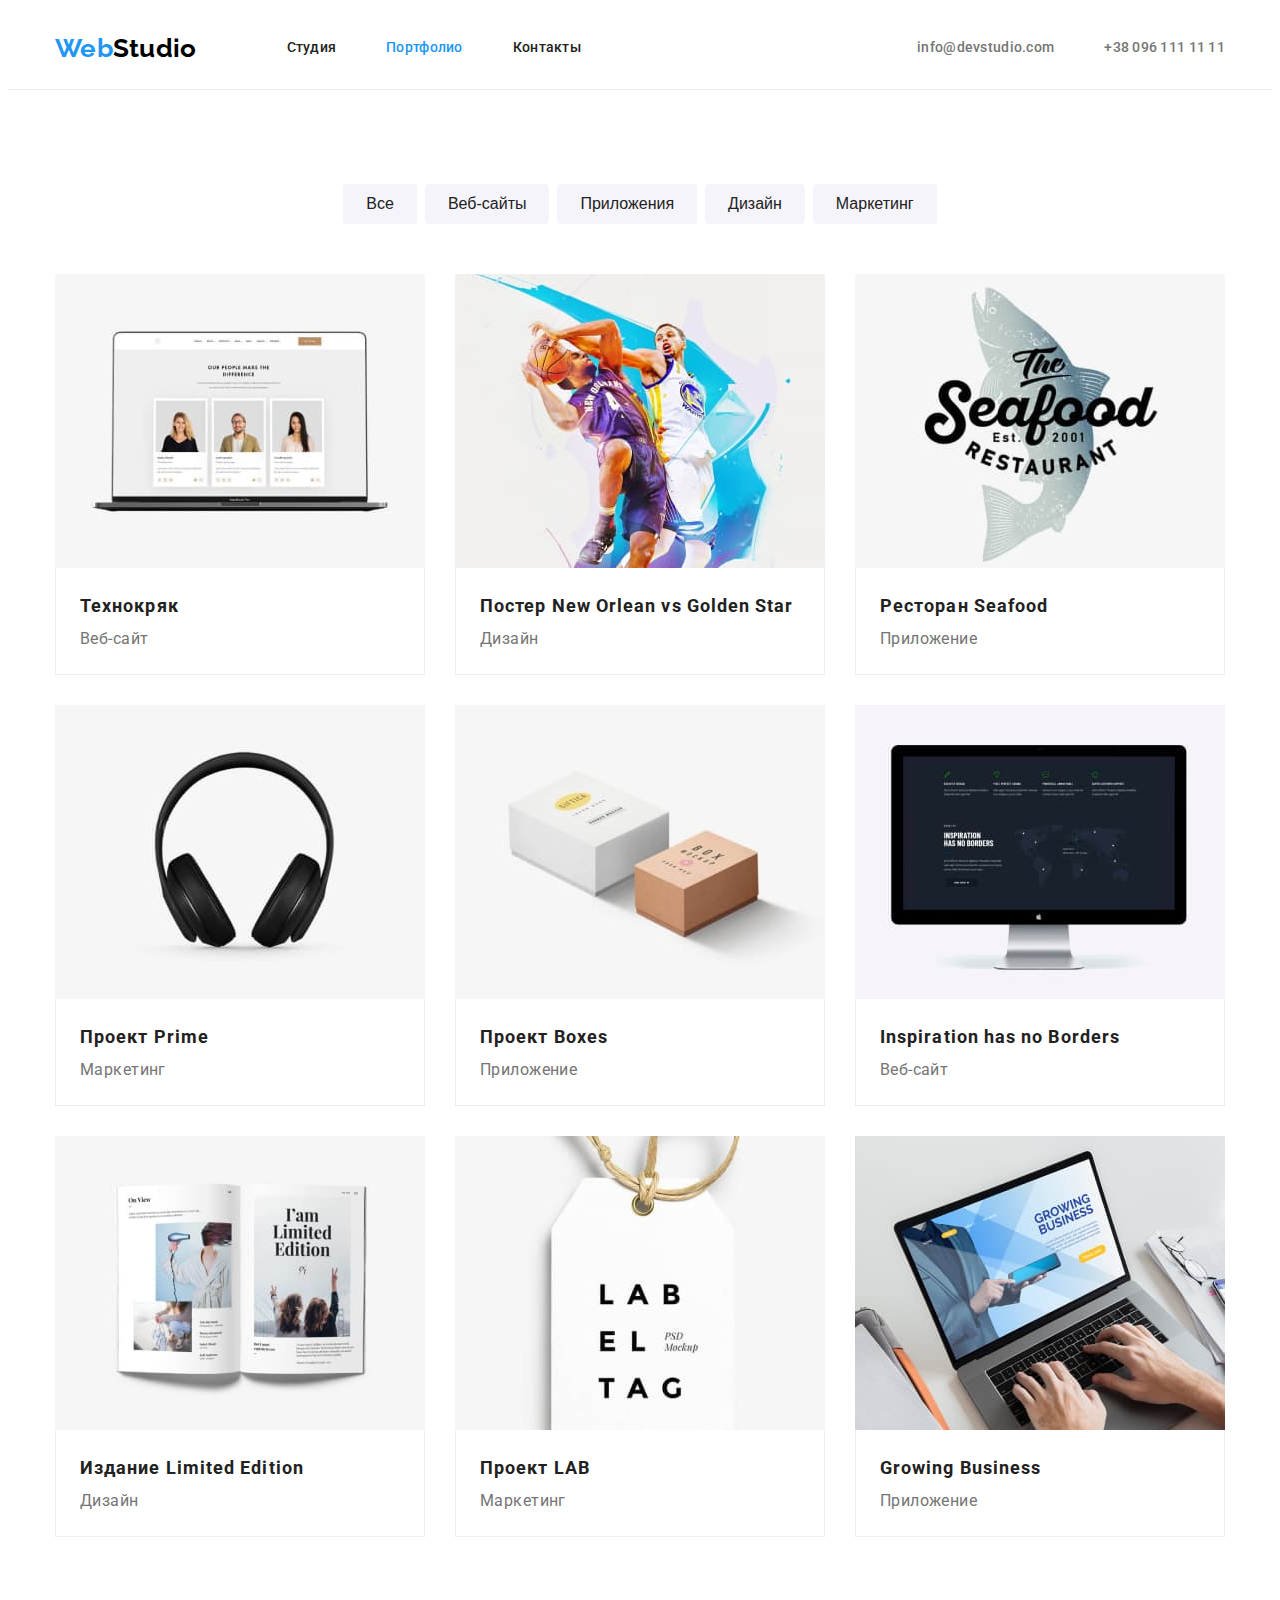
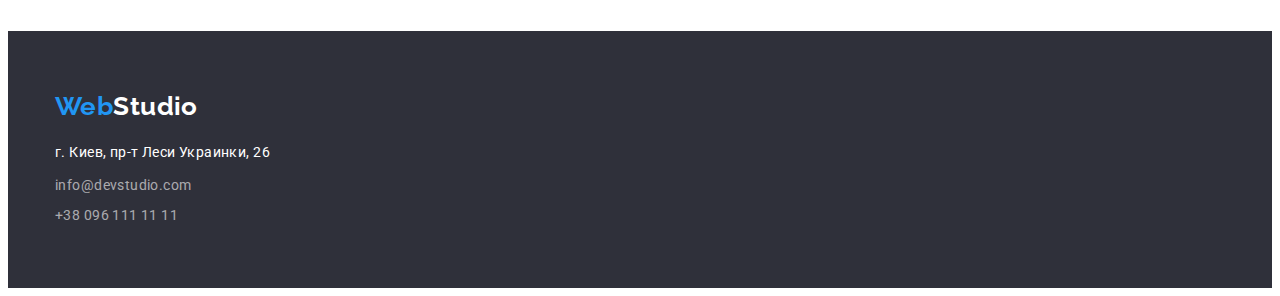
==== portfolio.html @ 8c5b4634 "initial commit" ====
<!DOCTYPE html>
<html lang="ru">
  <head>
    <meta charset="UTF-8" />
    <meta http-equiv="X-UA-Compatible" content="IE=edge" />
    <meta name="viewport" content="width=device-width, initial-scale=1.0" />
    <link rel="preconnect" href="https://fonts.gstatic.com" />
    <link
      href="https://fonts.googleapis.com/css2?family=Raleway:wght@700&family=Roboto:wght@400;500;700;900&display=swap"
      rel="stylesheet"
    />
    <link
      rel="stylesheet"
      href="https://cdnjs.cloudflare.com/ajax/libs/modern-normalize/1.0.0/modern-normalize.min.css"
      integrity="sha512-ISS7cAi1PEhQ8jnbJpJZMd29NlhNj4AWYyLOSp2CE/CsHxTCu+r+t0D2yoJudVrd0/8fTVPUVDzY5Tvli75u/g=="
      crossorigin="anonymous"
    />
    <link rel="stylesheet" href="./css/styles.css" />
    <title>WebStudio | Портфолио</title>
  </head>
  <body>
    <header class="header">
      <div class="container">
        <nav class="navigation">
          <a class="logo link" href="./"><span class="accent">Web</span>Studio</a>
          <ul class="list menu">
            <li class="menu-item"><a class="link" href="./index.html">Студия</a></li>
            <li class="menu-item"><a class="link current" href="./portfolio.html">Портфолио</a></li>
            <li class="menu-item"><a class="link" href="">Контакты</a></li>
          </ul>
        </nav>
        <ul class="list contacts">
          <li class="contacts-item">
            <a class="link" href="mailto:info@devstudio.com">info@devstudio.com</a>
          </li>
          <li class="contacts-item">
            <a class="link" href="tel:+380961111111">+38 096 111 11 11</a>
          </li>
        </ul>
      </div>
    </header>
    <main>
      <section class="section">
        <div class="container">
          <h1 class="title visually-hidden">Портфолио</h1>
          <ul class="list filter-list">
            <li class="filter-list-item"><button class="button" type="button">Все</button></li>
            <li class="filter-list-item"><button class="button" type="button">Веб-сайты</button></li>
            <li class="filter-list-item"><button class="button" type="button">Приложения</button></li>
            <li class="filter-list-item"><button class="button" type="button">Дизайн</button></li>
            <li class="filter-list-item"><button class="button" type="button">Маркетинг</button></li>
          </ul>
          <ul class="list flex-grid projects-list">
            <li class="flex-grid-item project-item">
              <img class="project-image" src="./images/portfolio/img-1.jpg" alt="ноутбук" />
              <div class="project-label">
                <h2 class="project-name title">Технокряк</h2>
                <p class="project-category">Веб-сайт</p>
              </div>
            </li>
            <li class="flex-grid-item project-item">
              <img class="project-image" src="./images/portfolio/img-2.jpg" alt="баскетболисты" width="370" />
              <div class="project-label">
                <h2 class="project-name title">Постер New Orlean vs Golden Star</h2>
                <p class="project-category">Дизайн</p>
              </div>
            </li>
            <li class="flex-grid-item project-item">
              <img class="project-image" src="./images/portfolio/img-3.jpg" alt="лого ресторана" width="370" />
              <div class="project-label">
                <h2 class="project-name title">Ресторан Seafood</h2>
                <p class="project-category">Приложение</p>
              </div>
            </li>
            <li class="flex-grid-item project-item">
              <img class="project-image" src="./images/portfolio/img-4.jpg" alt="наушники" width="370" />
              <div class="project-label">
                <h2 class="project-name title">Проект Prime</h2>
                <p class="project-category">Маркетинг</p>
              </div>
            </li>
            <li class="flex-grid-item project-item">
              <img class="project-image" src="./images/portfolio/img-5.jpg" alt="коробки" width="370" />
              <div class="project-label">
                <h2 class="project-name title">Проект Boxes</h2>
                <p class="project-category">Приложение</p>
              </div>
            </li>
            <li class="flex-grid-item project-item">
              <img class="project-image" src="./images/portfolio/img-6.jpg" alt="монитор" width="370" />
              <div class="project-label">
                <h2 class="project-name title">Inspiration has no Borders</h2>
                <p class="project-category">Веб-сайт</p>
              </div>
            </li>
            <li class="flex-grid-item project-item">
              <img class="project-image" src="./images/portfolio/img-7.jpg" alt="книга" width="370" />
              <div class="project-label">
                <h2 class="project-name title">Издание Limited Edition</h2>
                <p class="project-category">Дизайн</p>
              </div>
            </li>
            <li class="flex-grid-item project-item">
              <img class="project-image" src="./images/portfolio/img-8.jpg" alt="бирка" width="370" />
              <div class="project-label">
                <h2 class="project-name title">Проект LAB</h2>
                <p class="project-category">Маркетинг</p>
              </div>
            </li>
            <li class="flex-grid-item project-item">
              <img class="project-image" src="./images/portfolio/img-9.jpg" alt="ноутбук" width="370" />
              <div class="project-label">
                <h2 class="project-name title">Growing Business</h2>
                <p class="project-category">Приложение</p>
              </div>
            </li>
          </ul>
        </div>
      </section>
    </main>
    <footer class="footer">
      <div class="container">
        <a class="logo link" href="./"><span class="accent">Web</span>Studio</a>
        <address class="address">
          <p class="address-item">г. Киев, пр-т Леси Украинки, 26</p>
          <ul class="list contacts">
            <li class="contacts-item">
              <a class="link" href="mailto:info@devstudio.com">info@devstudio.com</a>
            </li>
            <li class="contacts-item">
              <a class="link" href="tel:+380961111111">+38 096 111 11 11</a>
            </li>
          </ul>
        </address>
      </div>
    </footer>
  </body>
</html>
---- css/styles.css ----
:root {
  --accent-color: #2196f3;
  --logo-header-color: #000000;
  --title-text-color: #212121;
  --primary-text-color: #757575;
  --header-border-color: #ececec;
  --portfolio-border-color: #eeeeee;
  --primary-button-text-color: #ffffff;
  --footer-secondary-text-color: rgba(255, 255, 255, 0.6);
  --background-primary-color: #ffffff;
  --background-secondary-color: #f5f4fa;
  --background-dark-primary-text-color: #ffffff;
  --background-dark-color: #2f303a;
  --logo-font-family: 'Raleway', sans-serif;
  --primary-font-family: 'Roboto', sans-serif;
  --flex-grid-margin: 30px;
}

html {
  box-sizing: border-box;
}

*,
*::before,
*::after {
  box-sizing: inherit;
}

body {
  font-family: var(--primary-font-family);
  font-size: 14px;
  line-height: 1.71;
  letter-spacing: 0.03em;

  color: var(--primary-text-color);
  background-color: var(--background-primary-color);
}

h1,
h2,
h3,
h4,
h5,
h6,
p {
  margin: 0;
}

img {
  display: block;
  max-width: 100%;
  height: auto;
}

.container {
  width: 1200px;
  margin: 0 auto;
  padding-left: 15px;
  padding-right: 15px;
}

.visually-hidden {
  position: absolute !important;
  clip: rect(1px, 1px, 1px, 1px);
  padding: 0 !important;
  border: 0 !important;
  height: 1px !important;
  width: 1px !important;
  overflow: hidden;
}

.title {
  margin: 0;
  padding: 0;
  font-size: inherit;
  color: var(--title-text-color);
}

.button {
  font-size: 16px;
  line-height: 1.62;
  font-weight: 500;
  display: inline-block;
  text-align: center;
  padding: 6px 22px;
  border: 1px solid transparent;
  border-radius: 4px;
  color: var(--title-text-color);
  background-color: var(--background-secondary-color);
  cursor: pointer;
}

.button.primary,
.button:focus,
.button:hover {
  border-color: var(--accent-color);
  color: var(--primary-button-text-color);
  background-color: var(--accent-color);
}

.link {
  color: inherit;
  text-decoration: none;
}

.link:hover,
.link:focus {
  color: var(--accent-color);
}

.list {
  list-style: none;
  padding-left: 0;
  margin: 0;
}

.logo {
  font-family: var(--logo-font-family);
  font-weight: 700;
  font-size: 26px;
  line-height: 1.19;

  color: var(--logo-header-color);
}

.accent,
.current {
  color: var(--accent-color);
}

.flex-grid {
  display: flex;
  flex-wrap: wrap;
  margin-top: calc(-1 * var(--flex-grid-margin));
  margin-left: calc(-1 * var(--flex-grid-margin));
}

.flex-grid-item {
  margin-top: var(--flex-grid-margin);
  margin-left: var(--flex-grid-margin);
}

.header {
  font-weight: 500;
  line-height: 1.14;
  letter-spacing: 0.02em;
  border-bottom: 1px solid var(--header-border-color);
}
.header > .container {
  display: flex;
  align-items: center;
  padding-top: 25px;
  padding-bottom: 25px;
}

.section {
  padding-top: 94px;
  padding-bottom: 94px;
}

.section-title {
  margin-bottom: 50px;
  font-size: 36px;
  line-height: 1.17;
  text-align: center;
}

.navigation {
  display: flex;
  margin-right: auto;
}

.navigation .logo {
  margin-right: 90px;
}
.menu {
  display: flex;
  align-items: center;
}

.menu-item:not(:last-child),
.header .contacts-item:not(:last-child) {
  margin-right: 50px;
}

.header .contacts {
  display: flex;
  align-items: center;
}

.logo.link:hover,
.logo.link:focus {
  color: inherit;
}
.navigation {
  color: var(--title-text-color);
}

.hero {
  padding-top: 200px;
  padding-bottom: 200px;
  text-align: center;
  background-color: var(--background-dark-color);
}

.hero .container {
  width: 700px;
}

.hero-title {
  margin-bottom: 30px;
  font-weight: 900;
  font-size: 44px;
  line-height: 1.36;
  letter-spacing: 0.06em;
  text-transform: uppercase;
  color: var(--background-dark-primary-text-color);
}

.hero-button {
  font-weight: 700;
  padding: 10px 32px;
  font-size: 16px;
  line-height: 1.87;
  letter-spacing: 0.06em;
}

.qualities.section {
  padding-bottom: 0;
}

.qualities-list-item {
  flex-basis: calc((100% - 4 * var(--flex-grid-margin)) / 4);
}

.qualities-list-item-title {
  margin-bottom: 10px;
  font-size: 14px;

  line-height: 1.14;
  letter-spacing: 0.03em;
  text-transform: uppercase;
}

.activities-list-item {
  flex-basis: calc((100% - 3 * var(--flex-grid-margin)) / 3);
}

.team {
  font-size: 16px;
  line-height: 1.19;
  text-align: center;
  background-color: var(--background-secondary-color);
}

.team-list-item {
  flex-basis: calc((100% - 4 * var(--flex-grid-margin)) / 4);
  background-color: var(--background-primary-color);
  border-radius: 0px 0px 4px 4px;
}
.person-label {
  padding-top: 30px;
  padding-bottom: 30px;
}
.person-name {
  font-weight: 500;
  margin-bottom: 10px;
}

.filter-list {
  display: flex;
  justify-content: center;
  margin-bottom: 50px;
  font-weight: 500;
  font-size: 16px;
  line-height: 1.62;
}

.filter-list-item:not(:last-child) {
  margin-right: 8px;
}

.project-label {
  padding: 20px 24px;
  border-right: 1px solid var(--portfolio-border-color);
  border-bottom: 1px solid var(--portfolio-border-color);
  border-left: 1px solid var(--portfolio-border-color);
}

.project-item {
  flex-basis: calc((100% - 3 * var(--flex-grid-margin)) / 3);
}

.project-name {
  font-size: 18px;
  line-height: 2;
  letter-spacing: 0.06em;
}

.project-category {
  font-size: 16px;
  line-height: 1.87;
}

.footer {
  padding-top: 60px;
  padding-bottom: 60px;
  color: var(--background-dark-primary-text-color);
  background-color: var(--background-dark-color);
}

.footer .logo.link {
  color: inherit;
  display: inline-block;
  margin-bottom: 20px;
}

.address {
  color: var(--footer-secondary-text-color);
  font-style: normal;
}

.address-item {
  color: var(--background-dark-primary-text-color);
  margin-bottom: 9px;
}

.footer .contacts-item:not(:last-child) {
  margin-bottom: 6px;
}
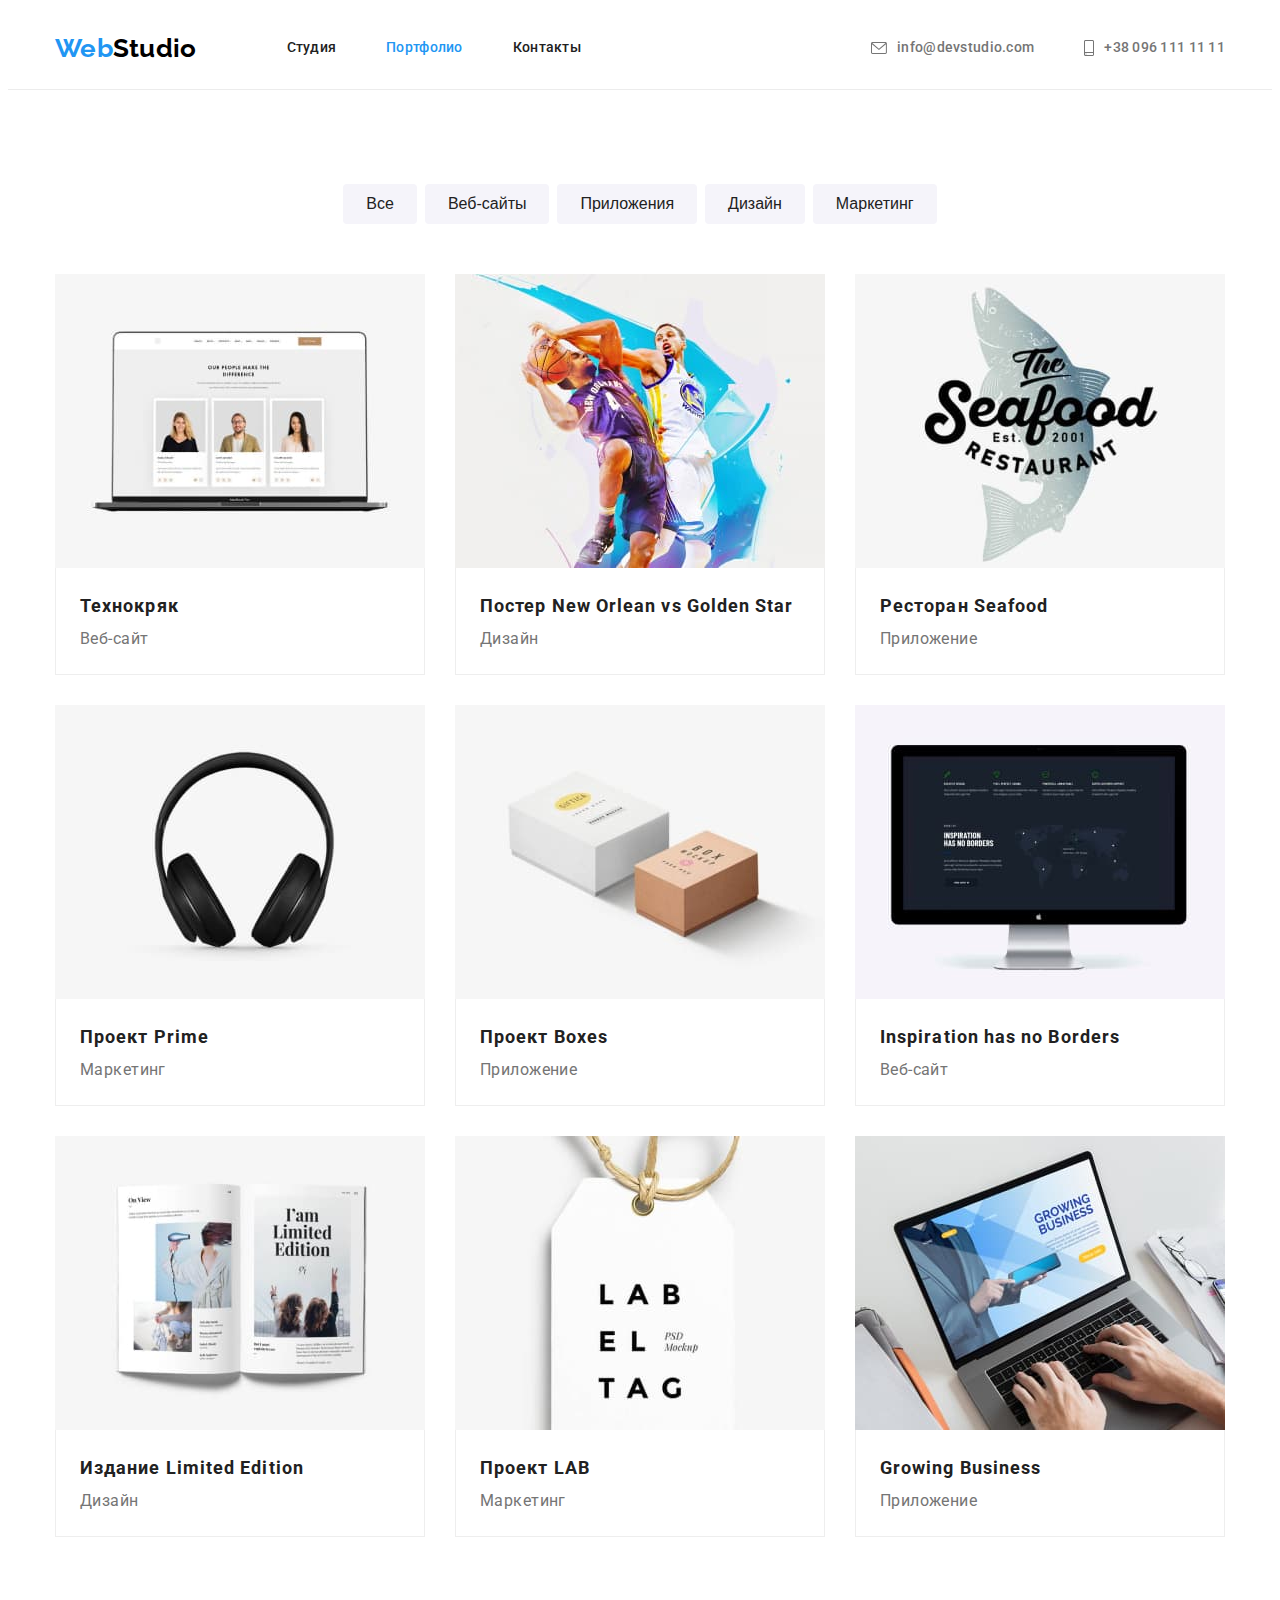
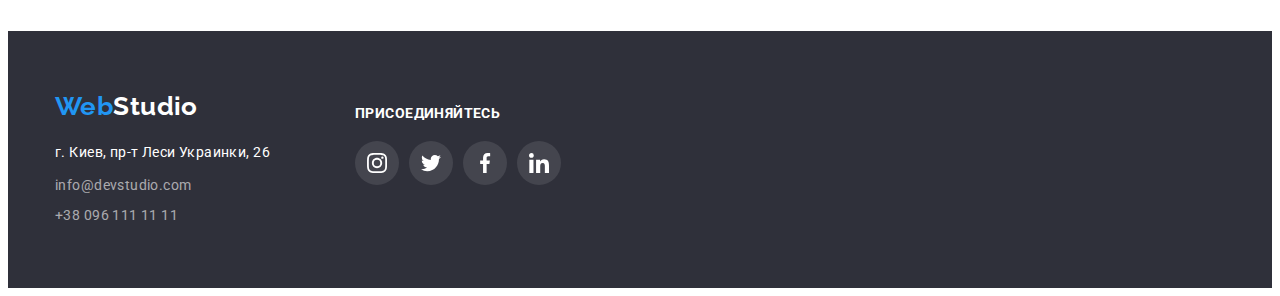
==== commit 47fd1fb4: "finished markup for svg" ====
--- a/portfolio.html
+++ b/portfolio.html
@@ -31,10 +31,20 @@
         </nav>
         <ul class="list contacts">
           <li class="contacts-item">
-            <a class="link" href="mailto:info@devstudio.com">info@devstudio.com</a>
+            <a class="link contacts-item-link" href="mailto:info@devstudio.com"
+              ><svg width="16" height="12" class="icon contacts-icon icon-envelope">
+                <use href="./images/icons/icons-bundle.svg#icon-envelope"></use>
+              </svg>
+              info@devstudio.com</a
+            >
           </li>
           <li class="contacts-item">
-            <a class="link" href="tel:+380961111111">+38 096 111 11 11</a>
+            <a class="link contacts-item-link" href="tel:+380961111111"
+              ><svg width="10" height="16" class="icon contacts-icon icon-smartphone">
+                <use href="./images/icons/icons-bundle.svg#icon-smartphone"></use>
+              </svg>
+              +38 096 111 11 11</a
+            >
           </li>
         </ul>
       </div>
@@ -119,19 +129,56 @@
       </section>
     </main>
     <footer class="footer">
-      <div class="container">
-        <a class="logo link" href="./"><span class="accent">Web</span>Studio</a>
-        <address class="address">
-          <p class="address-item">г. Киев, пр-т Леси Украинки, 26</p>
-          <ul class="list contacts">
-            <li class="contacts-item">
-              <a class="link" href="mailto:info@devstudio.com">info@devstudio.com</a>
-            </li>
-            <li class="contacts-item">
-              <a class="link" href="tel:+380961111111">+38 096 111 11 11</a>
-            </li>
-          </ul>
-        </address>
+      <div class="container footer-container">
+        <div class="address-container">
+          <a class="logo link" href="./"><span class="accent">Web</span>Studio</a>
+          <address class="address">
+            <p class="address-item">г. Киев, пр-т Леси Украинки, 26</p>
+            <ul class="list contacts">
+              <li class="contacts-item">
+                <a class="link" href="mailto:info@devstudio.com">info@devstudio.com</a>
+              </li>
+              <li class="contacts-item">
+                <a class="link" href="tel:+380961111111">+38 096 111 11 11</a>
+              </li>
+            </ul>
+          </address>
+        </div>
+        <div class="join-us-container">
+          <h2 class="join-us-header">присоединяйтесь</h2>
+          <div class="socials-container">
+            <ul class="list socials-list">
+              <li>
+                <a href="#" target="_blank" rel="noopener noreferer" class="link social-icon-link">
+                  <svg width="20" height="20" class="icon social-icon">
+                    <use href="./images/icons/icons-bundle.svg#icon-instagram"></use>
+                  </svg>
+                </a>
+              </li>
+              <li>
+                <a href="#" target="_blank" rel="noopener noreferer" class="link social-icon-link">
+                  <svg width="20" height="20" class="icon social-icon">
+                    <use href="./images/icons/icons-bundle.svg#icon-twitter"></use>
+                  </svg>
+                </a>
+              </li>
+              <li>
+                <a href="#" target="_blank" rel="noopener noreferer" class="link social-icon-link">
+                  <svg width="20" height="20" class="icon social-icon">
+                    <use href="./images/icons/icons-bundle.svg#icon-facebook"></use>
+                  </svg>
+                </a>
+              </li>
+              <li>
+                <a href="#" target="_blank" rel="noopener noreferer" class="link social-icon-link">
+                  <svg width="20" height="20" class="icon social-icon">
+                    <use href="./images/icons/icons-bundle.svg#icon-linkedin"></use>
+                  </svg>
+                </a>
+              </li>
+            </ul>
+          </div>
+        </div>
       </div>
     </footer>
   </body>
--- a/css/styles.css
+++ b/css/styles.css
@@ -4,9 +4,12 @@
   --title-text-color: #212121;
   --primary-text-color: #757575;
   --header-border-color: #ececec;
+  --primary-icon-color: #afb1b8;
+  --hero-overlay-background-color: rgba(47, 48, 58, 0.4);
   --portfolio-border-color: #eeeeee;
   --primary-button-text-color: #ffffff;
   --footer-secondary-text-color: rgba(255, 255, 255, 0.6);
+  --footer-icon-background-color: rgba(255, 255, 255, 0.1);
   --background-primary-color: #ffffff;
   --background-secondary-color: #f5f4fa;
   --background-dark-primary-text-color: #ffffff;
@@ -72,7 +75,6 @@
 .title {
   margin: 0;
   padding: 0;
-  font-size: inherit;
   color: var(--title-text-color);
 }
 
@@ -96,6 +98,7 @@
   border-color: var(--accent-color);
   color: var(--primary-button-text-color);
   background-color: var(--accent-color);
+  box-shadow: 0px 3px 1px rgba(0, 0, 0, 0.1), 0px 1px 2px rgba(0, 0, 0, 0.08), 0px 2px 2px rgba(0, 0, 0, 0.12);
 }
 
 .link {
@@ -178,6 +181,11 @@
   align-items: center;
 }
 
+.contacts-item-link {
+  display: flex;
+  align-items: center;
+}
+
 .menu-item:not(:last-child),
 .header .contacts-item:not(:last-child) {
   margin-right: 50px;
@@ -188,6 +196,11 @@
   align-items: center;
 }
 
+.contacts-icon {
+  --color3: currentColor;
+  margin-right: 10px;
+}
+
 .logo.link:hover,
 .logo.link:focus {
   color: inherit;
@@ -199,11 +212,23 @@
 .hero {
   padding-top: 200px;
   padding-bottom: 200px;
+  max-width: 1600px;
+  margin-left: auto;
+  margin-right: auto;
+
+  background-color: var(--background-dark-color);
+  background-image: linear-gradient(
+      to right,
+      var(--hero-overlay-background-color),
+      var(--hero-overlay-background-color)
+    ),
+    url('../images/hero-overlay.jpg');
+  background-repeat: no-repeat;
+  background-size: cover;
+}
+
+.hero .container {
   text-align: center;
-  background-color: var(--background-dark-color);
-}
-
-.hero .container {
   width: 700px;
 }
 
@@ -217,12 +242,13 @@
   color: var(--background-dark-primary-text-color);
 }
 
-.hero-button {
+.button.hero-button {
   font-weight: 700;
   padding: 10px 32px;
   font-size: 16px;
   line-height: 1.87;
   letter-spacing: 0.06em;
+  box-shadow: none;
 }
 
 .qualities.section {
@@ -240,6 +266,16 @@
   line-height: 1.14;
   letter-spacing: 0.03em;
   text-transform: uppercase;
+}
+
+.qualities-icon-container {
+  display: flex;
+  justify-content: center;
+  padding-top: 25px;
+  padding-bottom: 25px;
+  margin-bottom: 30px;
+  background-color: var(--background-secondary-color);
+  border-radius: 4px;
 }
 
 .activities-list-item {
@@ -256,6 +292,7 @@
 .team-list-item {
   flex-basis: calc((100% - 4 * var(--flex-grid-margin)) / 4);
   background-color: var(--background-primary-color);
+  box-shadow: 0px 1px 3px rgba(0, 0, 0, 0.12), 0px 1px 1px rgba(0, 0, 0, 0.14), 0px 2px 1px rgba(0, 0, 0, 0.2);
   border-radius: 0px 0px 4px 4px;
 }
 .person-label {
@@ -265,6 +302,40 @@
 .person-name {
   font-weight: 500;
   margin-bottom: 10px;
+}
+
+.person-position {
+  margin-bottom: 16px;
+}
+
+.person-socials-list {
+  display: flex;
+  justify-content: center;
+  margin-left: -10px;
+}
+
+.social-icon-link {
+  margin-left: 10px;
+  display: flex;
+  width: 44px;
+  height: 44px;
+  border-radius: 50%;
+  align-items: center;
+  justify-content: center;
+  color: var(--primary-icon-color);
+}
+
+.social-icon-link:not(:last-child) {
+}
+
+.social-icon-link:hover,
+.social-icon-link:focus {
+  color: var(--background-primary-color);
+  background-color: var(--accent-color);
+}
+
+.social-icon {
+  --color4: currentColor;
 }
 
 .filter-list {
@@ -289,6 +360,12 @@
 
 .project-item {
   flex-basis: calc((100% - 3 * var(--flex-grid-margin)) / 3);
+  cursor: pointer;
+}
+
+.project-item:hover,
+.project-item:focus {
+  box-shadow: 0px 1px 1px rgba(0, 0, 0, 0.12), 0px 4px 4px rgba(0, 0, 0, 0.06), 1px 4px 6px rgba(0, 0, 0, 0.16);
 }
 
 .project-name {
@@ -300,6 +377,30 @@
 .project-category {
   font-size: 16px;
   line-height: 1.87;
+}
+
+.clients-list-item {
+  flex-basis: calc((100% - 6 * var(--flex-grid-margin)) / 6);
+}
+
+.clients-list-item .link {
+  display: flex;
+  padding-top: 25px;
+  padding-bottom: 25px;
+  justify-content: center;
+
+  border: 1px solid var(--primary-icon-color);
+  border-radius: 4px;
+  color: var(--primary-icon-color);
+}
+
+.clients-list-item .link:hover,
+.clients-list-item .link:focus {
+  border-color: var(--accent-color);
+  color: var(--accent-color);
+}
+.client-logo-icon {
+  --color4: currentColor;
 }
 
 .footer {
@@ -309,6 +410,15 @@
   background-color: var(--background-dark-color);
 }
 
+.footer-container {
+  display: flex;
+}
+
+.address-container {
+  width: 270px;
+  margin-right: 30px;
+}
+
 .footer .logo.link {
   color: inherit;
   display: inline-block;
@@ -328,3 +438,29 @@
 .footer .contacts-item:not(:last-child) {
   margin-bottom: 6px;
 }
+
+.join-us-container {
+  width: 270px;
+  padding-top: 15px;
+}
+
+.join-us-header {
+  font-size: 14px;
+  line-height: 1.14;
+  text-transform: uppercase;
+  margin-bottom: 20px;
+}
+
+.socials-list {
+  display: flex;
+  margin-left: -10px;
+}
+
+.footer .social-icon-link {
+  background-color: var(--footer-icon-background-color);
+  color: var(--background-dark-primary-text-color);
+}
+.footer .social-icon-link:hover,
+.footer .social-icon-link:focus {
+  background-color: var(--accent-color);
+}
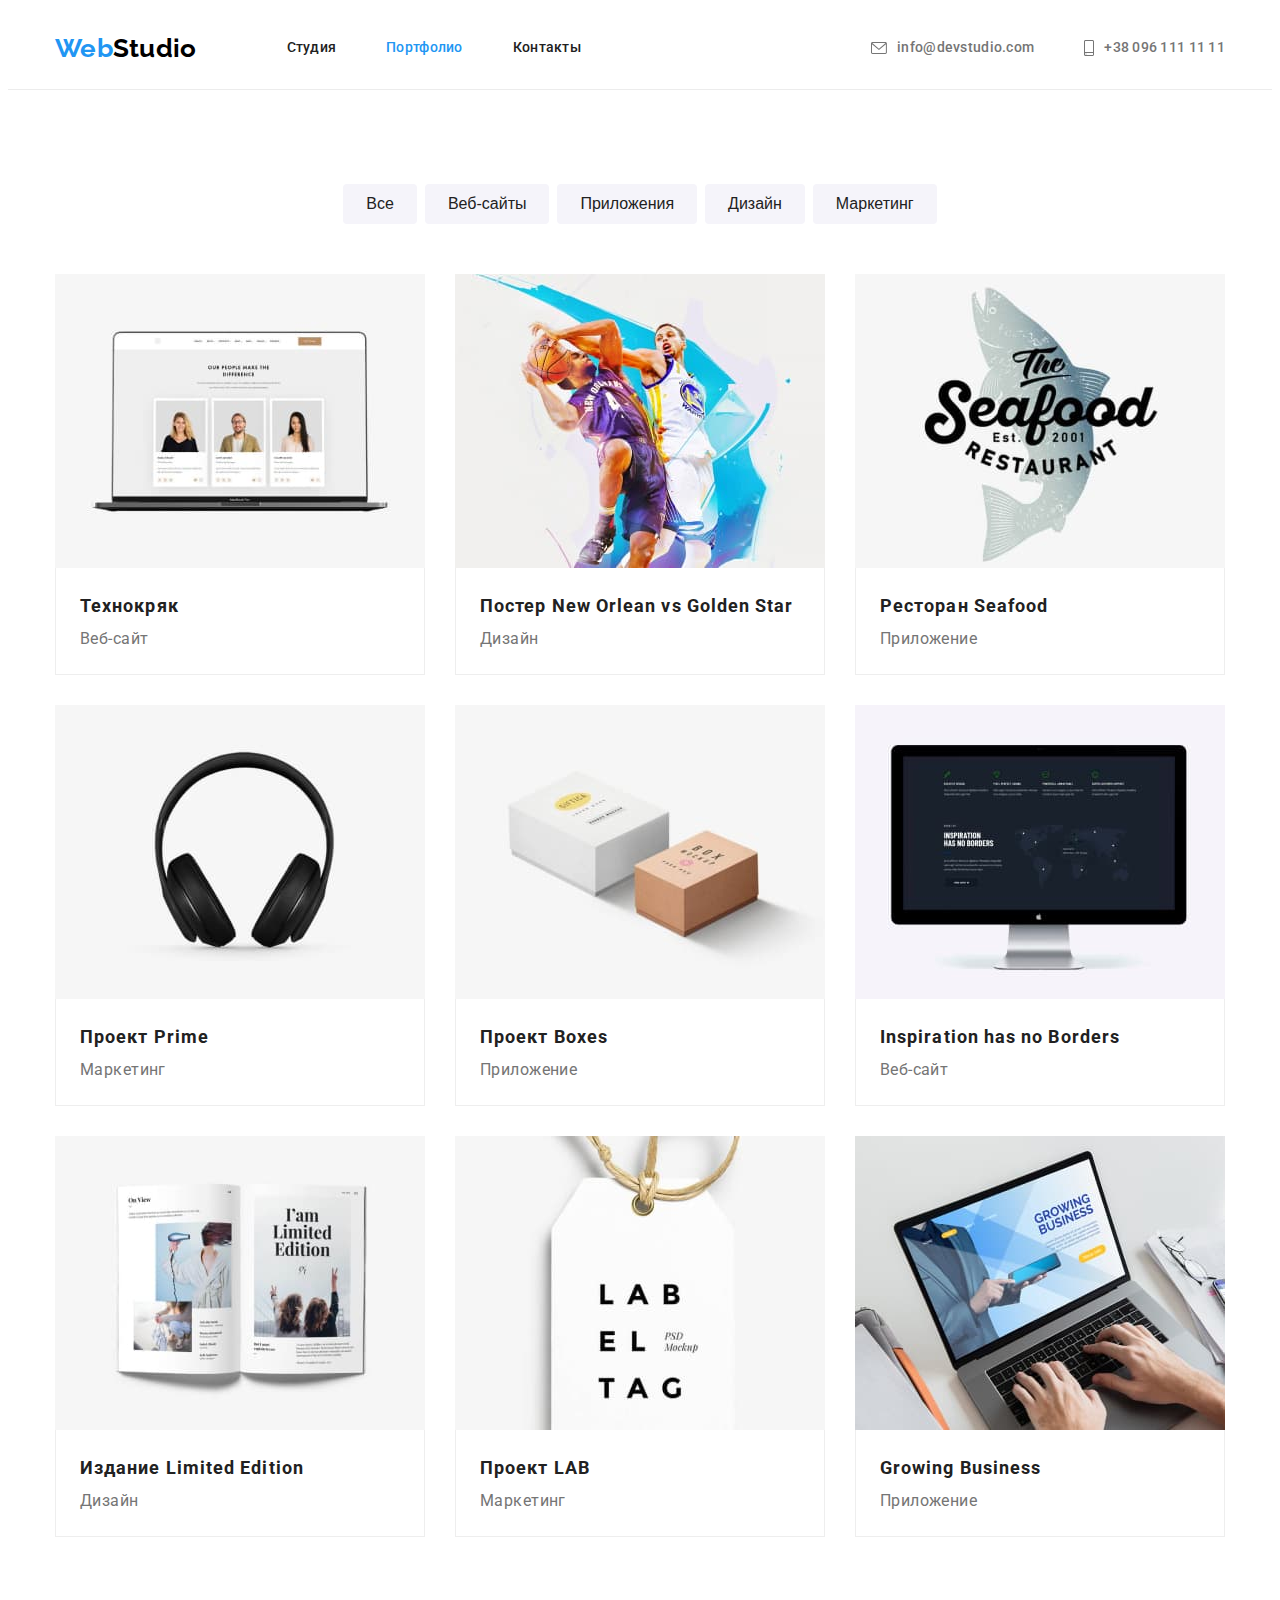
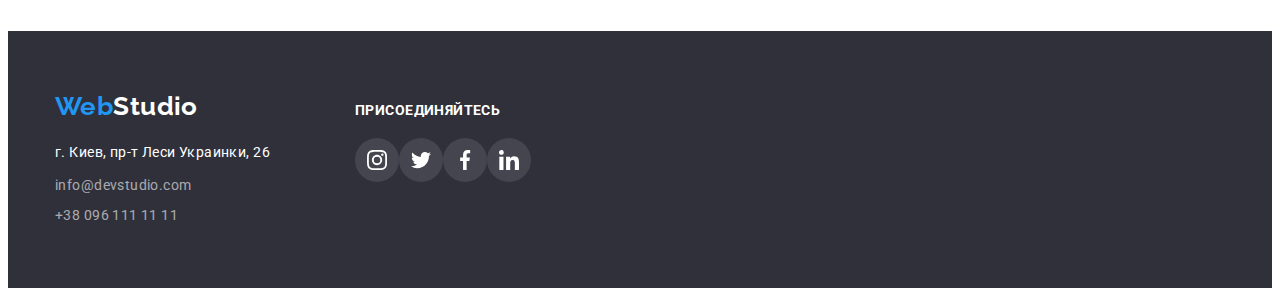
==== commit c58d517c: "code review portfolio fixes" ====
--- a/portfolio.html
+++ b/portfolio.html
@@ -62,67 +62,85 @@
           </ul>
           <ul class="list flex-grid projects-list">
             <li class="flex-grid-item project-item">
-              <img class="project-image" src="./images/portfolio/img-1.jpg" alt="ноутбук" />
-              <div class="project-label">
-                <h2 class="project-name title">Технокряк</h2>
-                <p class="project-category">Веб-сайт</p>
-              </div>
-            </li>
-            <li class="flex-grid-item project-item">
-              <img class="project-image" src="./images/portfolio/img-2.jpg" alt="баскетболисты" width="370" />
-              <div class="project-label">
-                <h2 class="project-name title">Постер New Orlean vs Golden Star</h2>
-                <p class="project-category">Дизайн</p>
-              </div>
-            </li>
-            <li class="flex-grid-item project-item">
-              <img class="project-image" src="./images/portfolio/img-3.jpg" alt="лого ресторана" width="370" />
-              <div class="project-label">
-                <h2 class="project-name title">Ресторан Seafood</h2>
-                <p class="project-category">Приложение</p>
-              </div>
-            </li>
-            <li class="flex-grid-item project-item">
-              <img class="project-image" src="./images/portfolio/img-4.jpg" alt="наушники" width="370" />
-              <div class="project-label">
-                <h2 class="project-name title">Проект Prime</h2>
-                <p class="project-category">Маркетинг</p>
-              </div>
-            </li>
-            <li class="flex-grid-item project-item">
-              <img class="project-image" src="./images/portfolio/img-5.jpg" alt="коробки" width="370" />
-              <div class="project-label">
-                <h2 class="project-name title">Проект Boxes</h2>
-                <p class="project-category">Приложение</p>
-              </div>
-            </li>
-            <li class="flex-grid-item project-item">
-              <img class="project-image" src="./images/portfolio/img-6.jpg" alt="монитор" width="370" />
-              <div class="project-label">
-                <h2 class="project-name title">Inspiration has no Borders</h2>
-                <p class="project-category">Веб-сайт</p>
-              </div>
-            </li>
-            <li class="flex-grid-item project-item">
-              <img class="project-image" src="./images/portfolio/img-7.jpg" alt="книга" width="370" />
-              <div class="project-label">
-                <h2 class="project-name title">Издание Limited Edition</h2>
-                <p class="project-category">Дизайн</p>
-              </div>
-            </li>
-            <li class="flex-grid-item project-item">
-              <img class="project-image" src="./images/portfolio/img-8.jpg" alt="бирка" width="370" />
-              <div class="project-label">
-                <h2 class="project-name title">Проект LAB</h2>
-                <p class="project-category">Маркетинг</p>
-              </div>
-            </li>
-            <li class="flex-grid-item project-item">
-              <img class="project-image" src="./images/portfolio/img-9.jpg" alt="ноутбук" width="370" />
-              <div class="project-label">
-                <h2 class="project-name title">Growing Business</h2>
-                <p class="project-category">Приложение</p>
-              </div>
+              <a class="link project-link" target="_blank" rel="noopener noreferer" href="">
+                <img class="project-image" src="./images/portfolio/img-1.jpg" alt="ноутбук" />
+                <div class="project-label">
+                  <h2 class="project-name title">Технокряк</h2>
+                  <p class="project-category">Веб-сайт</p>
+                </div>
+              </a>
+            </li>
+            <li class="flex-grid-item project-item">
+              <a class="link project-link" target="_blank" rel="noopener noreferer" href="">
+                <img class="project-image" src="./images/portfolio/img-2.jpg" alt="баскетболисты" width="370" />
+                <div class="project-label">
+                  <h2 class="project-name title">Постер New Orlean vs Golden Star</h2>
+                  <p class="project-category">Дизайн</p>
+                </div>
+              </a>
+            </li>
+            <li class="flex-grid-item project-item">
+              <a class="link project-link" target="_blank" rel="noopener noreferer" href="">
+                <img class="project-image" src="./images/portfolio/img-3.jpg" alt="лого ресторана" width="370" />
+                <div class="project-label">
+                  <h2 class="project-name title">Ресторан Seafood</h2>
+                  <p class="project-category">Приложение</p>
+                </div>
+              </a>
+            </li>
+            <li class="flex-grid-item project-item">
+              <a class="link project-link" target="_blank" rel="noopener noreferer" href="">
+                <img class="project-image" src="./images/portfolio/img-4.jpg" alt="наушники" width="370" />
+                <div class="project-label">
+                  <h2 class="project-name title">Проект Prime</h2>
+                  <p class="project-category">Маркетинг</p>
+                </div>
+              </a>
+            </li>
+            <li class="flex-grid-item project-item">
+              <a class="link project-link" target="_blank" rel="noopener noreferer" href="">
+                <img class="project-image" src="./images/portfolio/img-5.jpg" alt="коробки" width="370" />
+                <div class="project-label">
+                  <h2 class="project-name title">Проект Boxes</h2>
+                  <p class="project-category">Приложение</p>
+                </div>
+              </a>
+            </li>
+            <li class="flex-grid-item project-item">
+              <a class="link project-link" target="_blank" rel="noopener noreferer" href="">
+                <img class="project-image" src="./images/portfolio/img-6.jpg" alt="монитор" width="370" />
+                <div class="project-label">
+                  <h2 class="project-name title">Inspiration has no Borders</h2>
+                  <p class="project-category">Веб-сайт</p>
+                </div>
+              </a>
+            </li>
+            <li class="flex-grid-item project-item">
+              <a class="link project-link" target="_blank" rel="noopener noreferer" href="">
+                <img class="project-image" src="./images/portfolio/img-7.jpg" alt="книга" width="370" />
+                <div class="project-label">
+                  <h2 class="project-name title">Издание Limited Edition</h2>
+                  <p class="project-category">Дизайн</p>
+                </div>
+              </a>
+            </li>
+            <li class="flex-grid-item project-item">
+              <a class="link project-link" target="_blank" rel="noopener noreferer" href="">
+                <img class="project-image" src="./images/portfolio/img-8.jpg" alt="бирка" width="370" />
+                <div class="project-label">
+                  <h2 class="project-name title">Проект LAB</h2>
+                  <p class="project-category">Маркетинг</p>
+                </div>
+              </a>
+            </li>
+            <li class="flex-grid-item project-item">
+              <a class="link project-link" target="_blank" rel="noopener noreferer" href="">
+                <img class="project-image" src="./images/portfolio/img-9.jpg" alt="ноутбук" width="370" />
+                <div class="project-label">
+                  <h2 class="project-name title">Growing Business</h2>
+                  <p class="project-category">Приложение</p>
+                </div>
+              </a>
             </li>
           </ul>
         </div>
--- a/css/styles.css
+++ b/css/styles.css
@@ -295,10 +295,11 @@
   box-shadow: 0px 1px 3px rgba(0, 0, 0, 0.12), 0px 1px 1px rgba(0, 0, 0, 0.14), 0px 2px 1px rgba(0, 0, 0, 0.2);
   border-radius: 0px 0px 4px 4px;
 }
+
 .person-label {
-  padding-top: 30px;
-  padding-bottom: 30px;
-}
+  padding: 30px 32px;
+}
+
 .person-name {
   font-weight: 500;
   margin-bottom: 10px;
@@ -311,11 +312,13 @@
 .person-socials-list {
   display: flex;
   justify-content: center;
-  margin-left: -10px;
+}
+
+.socials-list-item:not(:last-child) {
+  margin-right: 10px;
 }
 
 .social-icon-link {
-  margin-left: 10px;
   display: flex;
   width: 44px;
   height: 44px;
@@ -360,11 +363,15 @@
 
 .project-item {
   flex-basis: calc((100% - 3 * var(--flex-grid-margin)) / 3);
-  cursor: pointer;
-}
-
-.project-item:hover,
-.project-item:focus {
+}
+
+.project-link {
+  display: block;
+}
+
+.project-link:hover,
+.project-link:focus {
+  color: inherit;
   box-shadow: 0px 1px 1px rgba(0, 0, 0, 0.12), 0px 4px 4px rgba(0, 0, 0, 0.06), 1px 4px 6px rgba(0, 0, 0, 0.16);
 }
 
@@ -412,6 +419,7 @@
 
 .footer-container {
   display: flex;
+  align-items: baseline;
 }
 
 .address-container {
@@ -441,7 +449,6 @@
 
 .join-us-container {
   width: 270px;
-  padding-top: 15px;
 }
 
 .join-us-header {
@@ -453,7 +460,6 @@
 
 .socials-list {
   display: flex;
-  margin-left: -10px;
 }
 
 .footer .social-icon-link {
